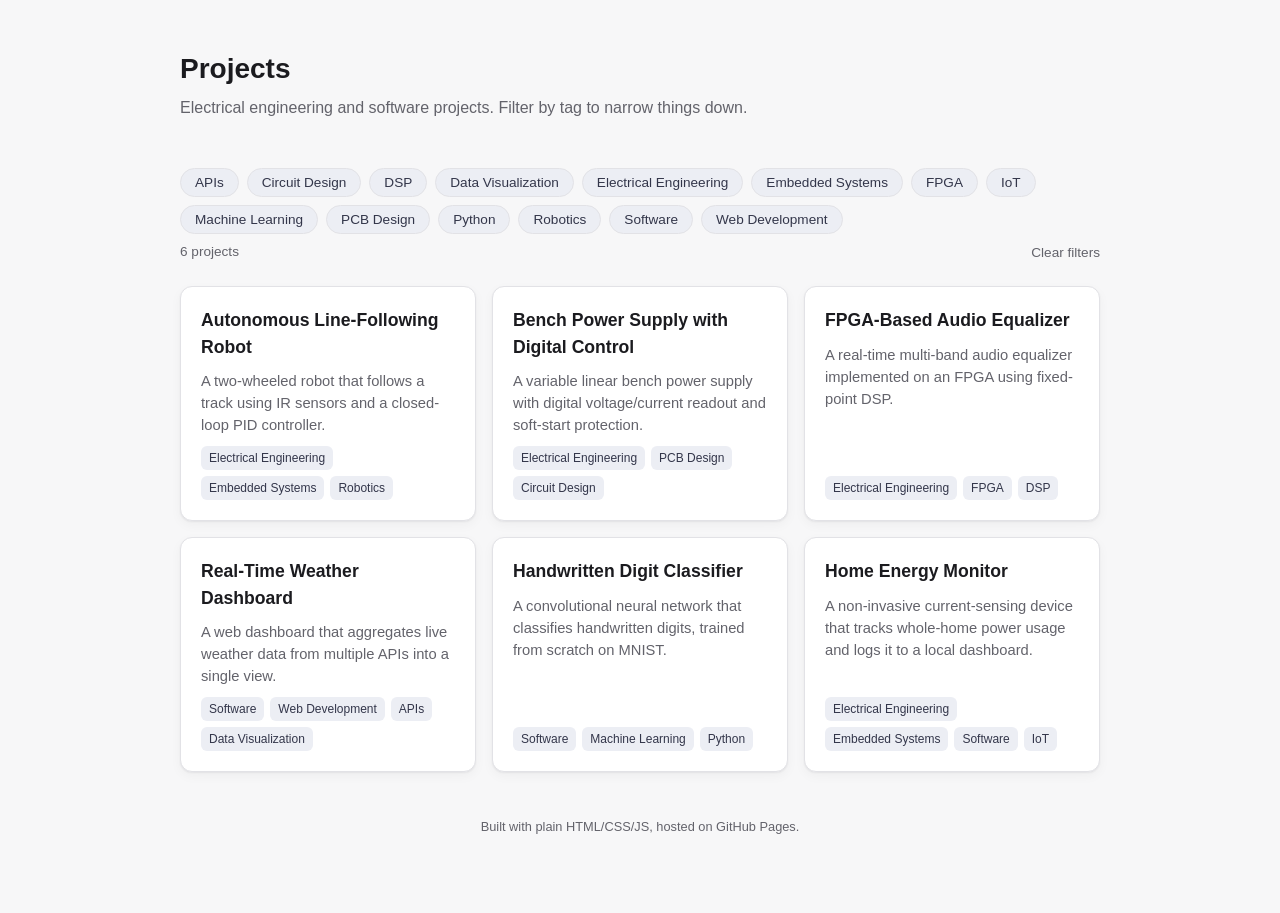
==== index.html @ cb141a01 "initial project template" ====
<!DOCTYPE html>
<html lang="en">
<head>
<meta charset="UTF-8">
<meta name="viewport" content="width=device-width, initial-scale=1.0">
<title>Julien Werzowa — Projects</title>
<link rel="stylesheet" href="css/style.css">
</head>
<body>
<div class="wrapper">
  <header class="site-header">
    <h1>Projects</h1>
    <p>Electrical engineering and software projects. Filter by tag to narrow things down.</p>
  </header>

  <div id="filter-bar" class="filter-bar"></div>
  <div class="filter-meta">
    <span id="result-count"></span>
    <button id="clear-filters" class="clear-filters">Clear filters</button>
  </div>

  <div id="project-grid" class="project-grid"></div>
  <p id="empty-state" class="empty-state" hidden>No projects match the selected tags.</p>

  <footer class="site-footer">
    <p>Built with plain HTML/CSS/JS, hosted on GitHub Pages.</p>
  </footer>
</div>

<script src="js/data.js"></script>
<script src="js/main.js"></script>
</body>
</html>
---- css/style.css ----
:root {
  --bg: #f7f7f8;
  --surface: #ffffff;
  --border: #e2e2e6;
  --text: #1b1b1f;
  --text-muted: #63636b;
  --accent: #3457d5;
  --accent-contrast: #ffffff;
  --pill-bg: #eceef4;
  --pill-text: #33364a;
  --pill-active-bg: #3457d5;
  --pill-active-text: #ffffff;
  --shadow: 0 1px 2px rgba(20, 20, 30, 0.06), 0 4px 12px rgba(20, 20, 30, 0.04);
}

@media (prefers-color-scheme: dark) {
  :root {
    --bg: #14151a;
    --surface: #1c1d24;
    --border: #2c2d36;
    --text: #eceef2;
    --text-muted: #a0a0ab;
    --accent: #7f9bff;
    --accent-contrast: #10111a;
    --pill-bg: #262832;
    --pill-text: #c7c9d6;
    --pill-active-bg: #7f9bff;
    --pill-active-text: #10111a;
    --shadow: 0 1px 2px rgba(0, 0, 0, 0.3), 0 4px 16px rgba(0, 0, 0, 0.25);
  }
}

:root[data-theme="dark"] {
  --bg: #14151a;
  --surface: #1c1d24;
  --border: #2c2d36;
  --text: #eceef2;
  --text-muted: #a0a0ab;
  --accent: #7f9bff;
  --accent-contrast: #10111a;
  --pill-bg: #262832;
  --pill-text: #c7c9d6;
  --pill-active-bg: #7f9bff;
  --pill-active-text: #10111a;
  --shadow: 0 1px 2px rgba(0, 0, 0, 0.3), 0 4px 16px rgba(0, 0, 0, 0.25);
}

:root[data-theme="light"] {
  --bg: #f7f7f8;
  --surface: #ffffff;
  --border: #e2e2e6;
  --text: #1b1b1f;
  --text-muted: #63636b;
  --accent: #3457d5;
  --accent-contrast: #ffffff;
  --pill-bg: #eceef4;
  --pill-text: #33364a;
  --pill-active-bg: #3457d5;
  --pill-active-text: #ffffff;
  --shadow: 0 1px 2px rgba(20, 20, 30, 0.06), 0 4px 12px rgba(20, 20, 30, 0.04);
}

* {
  box-sizing: border-box;
}

html, body {
  margin: 0;
  padding: 0;
}

body {
  background: var(--bg);
  color: var(--text);
  font-family: -apple-system, BlinkMacSystemFont, "Segoe UI", Roboto, Helvetica, Arial, sans-serif;
  line-height: 1.5;
}

a {
  color: var(--accent);
  text-decoration: none;
}

a:hover {
  text-decoration: underline;
}

.wrapper {
  max-width: 960px;
  margin: 0 auto;
  padding: 0 20px 64px;
}

header.site-header {
  padding: 48px 0 24px;
}

header.site-header h1 {
  font-size: 1.75rem;
  margin: 0 0 6px;
}

header.site-header p {
  color: var(--text-muted);
  margin: 0;
  font-size: 1rem;
}

/* Filter bar */
.filter-bar {
  display: flex;
  flex-wrap: wrap;
  gap: 8px;
  margin: 24px 0 8px;
}

.tag-pill {
  border: 1px solid var(--border);
  background: var(--pill-bg);
  color: var(--pill-text);
  border-radius: 999px;
  padding: 6px 14px;
  font-size: 0.85rem;
  cursor: pointer;
  transition: background 0.15s ease, color 0.15s ease, border-color 0.15s ease;
}

.tag-pill:hover {
  border-color: var(--accent);
}

.tag-pill.active {
  background: var(--pill-active-bg);
  color: var(--pill-active-text);
  border-color: var(--pill-active-bg);
}

.filter-meta {
  display: flex;
  justify-content: space-between;
  align-items: center;
  color: var(--text-muted);
  font-size: 0.85rem;
  margin: 8px 0 24px;
}

.clear-filters {
  background: none;
  border: none;
  color: var(--accent);
  cursor: pointer;
  font-size: 0.85rem;
  padding: 0;
}

.clear-filters:disabled {
  color: var(--text-muted);
  cursor: default;
  text-decoration: none;
}

/* Project grid */
.project-grid {
  display: grid;
  grid-template-columns: repeat(auto-fill, minmax(280px, 1fr));
  gap: 16px;
}

.project-card {
  background: var(--surface);
  border: 1px solid var(--border);
  border-radius: 12px;
  padding: 20px;
  box-shadow: var(--shadow);
  display: flex;
  flex-direction: column;
  gap: 10px;
  transition: transform 0.15s ease, box-shadow 0.15s ease;
}

.project-card:hover {
  transform: translateY(-2px);
}

.project-card h3 {
  margin: 0;
  font-size: 1.1rem;
}

.project-card h3 a {
  color: var(--text);
}

.project-card h3 a:hover {
  color: var(--accent);
  text-decoration: none;
}

.project-card p {
  margin: 0;
  color: var(--text-muted);
  font-size: 0.92rem;
  flex-grow: 1;
}

.card-tags {
  display: flex;
  flex-wrap: wrap;
  gap: 6px;
}

.card-tags span {
  background: var(--pill-bg);
  color: var(--pill-text);
  border-radius: 6px;
  padding: 3px 8px;
  font-size: 0.75rem;
}

.empty-state {
  color: var(--text-muted);
  text-align: center;
  padding: 48px 0;
}

/* Project detail page */
.back-link {
  display: inline-block;
  margin-bottom: 24px;
  font-size: 0.9rem;
}

.project-detail h1 {
  margin: 0 0 8px;
  font-size: 1.8rem;
}

.project-detail .meta-date {
  color: var(--text-muted);
  font-size: 0.85rem;
  margin-bottom: 16px;
}

.project-detail .card-tags {
  margin-bottom: 24px;
}

.project-detail section {
  margin-bottom: 28px;
}

.project-detail h2 {
  font-size: 1rem;
  text-transform: uppercase;
  letter-spacing: 0.04em;
  color: var(--text-muted);
  margin: 0 0 10px;
}

.project-detail p.description {
  margin: 0;
  font-size: 1rem;
}

.skills-list {
  list-style: none;
  display: flex;
  flex-wrap: wrap;
  gap: 8px;
  margin: 0;
  padding: 0;
}

.skills-list li {
  background: var(--pill-bg);
  color: var(--pill-text);
  border-radius: 6px;
  padding: 5px 10px;
  font-size: 0.85rem;
}

.repo-button {
  display: inline-flex;
  align-items: center;
  gap: 8px;
  background: var(--accent);
  color: var(--accent-contrast);
  border-radius: 8px;
  padding: 10px 18px;
  font-size: 0.95rem;
  font-weight: 500;
}

.repo-button:hover {
  text-decoration: none;
  opacity: 0.9;
}

footer.site-footer {
  text-align: center;
  color: var(--text-muted);
  font-size: 0.8rem;
  padding: 32px 0 0;
}
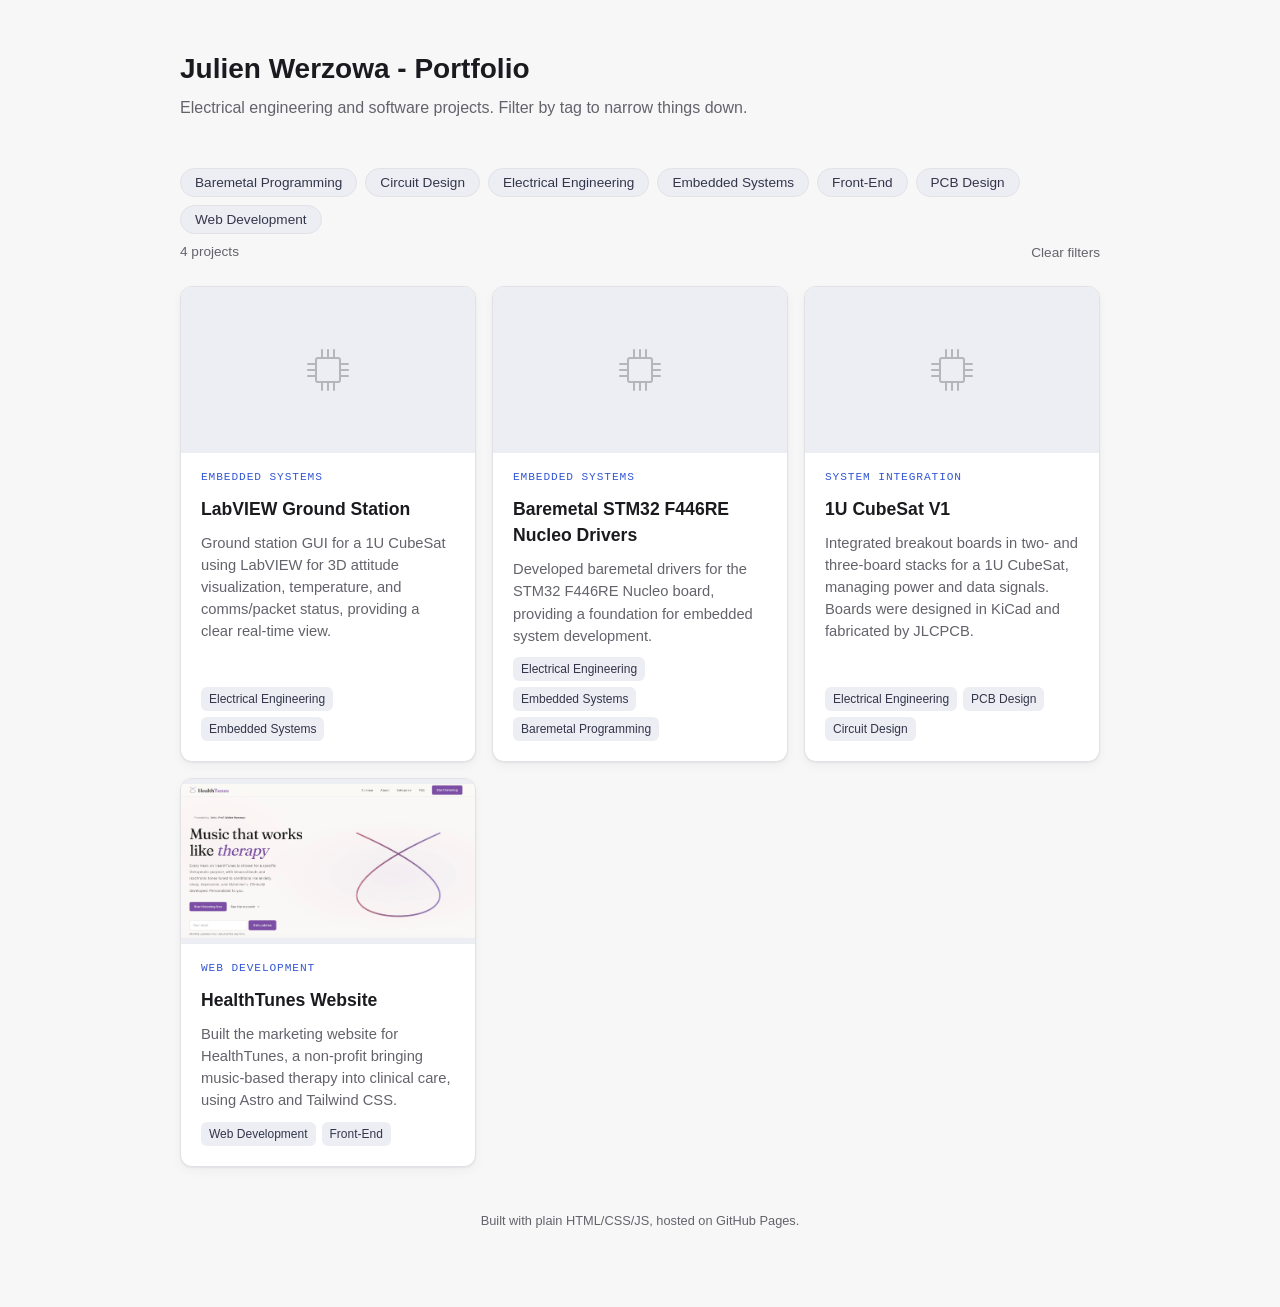
==== commit 3db2339d: "Support new data.js format and add thumbnail/gallery images with fallbacks Update main.js/project.js" ====
--- a/index.html
+++ b/index.html
@@ -9,7 +9,7 @@
 <body>
 <div class="wrapper">
   <header class="site-header">
-    <h1>Projects</h1>
+    <h1>Julien Werzowa - Portfolio</h1>
     <p>Electrical engineering and software projects. Filter by tag to narrow things down.</p>
   </header>
 
--- a/css/style.css
+++ b/css/style.css
@@ -11,6 +11,7 @@
   --pill-active-bg: #3457d5;
   --pill-active-text: #ffffff;
   --shadow: 0 1px 2px rgba(20, 20, 30, 0.06), 0 4px 12px rgba(20, 20, 30, 0.04);
+  --font-mono: ui-monospace, "SF Mono", "Cascadia Code", "Roboto Mono", Menlo, Consolas, monospace;
 }
 
 @media (prefers-color-scheme: dark) {
@@ -170,16 +171,70 @@
   background: var(--surface);
   border: 1px solid var(--border);
   border-radius: 12px;
-  padding: 20px;
+  overflow: hidden;
   box-shadow: var(--shadow);
+  display: flex;
+  flex-direction: column;
+  transition: transform 0.15s ease, box-shadow 0.15s ease;
+}
+
+.project-card:hover {
+  transform: translateY(-2px);
+}
+
+.card-body {
+  padding: 16px 20px 20px;
   display: flex;
   flex-direction: column;
   gap: 10px;
-  transition: transform 0.15s ease, box-shadow 0.15s ease;
-}
-
-.project-card:hover {
-  transform: translateY(-2px);
+  flex-grow: 1;
+}
+
+/* Thumbnails: real image on top, circuit-glyph fallback shows through
+   automatically since the <img> removes itself on load failure. */
+.thumb-wrap {
+  position: relative;
+  aspect-ratio: 16 / 9;
+  background: var(--pill-bg);
+  display: flex;
+  align-items: center;
+  justify-content: center;
+}
+
+.thumb-wrap .thumb {
+  position: absolute;
+  inset: 0;
+  width: 100%;
+  height: 100%;
+  object-fit: contain;
+}
+
+.thumb-fallback-icon {
+  width: 34%;
+  max-width: 64px;
+  color: var(--text-muted);
+  opacity: 0.4;
+}
+
+.thumb-fallback-icon rect {
+  fill: none;
+  stroke: currentColor;
+  stroke-width: 2;
+}
+
+.thumb-fallback-icon path {
+  fill: none;
+  stroke: currentColor;
+  stroke-width: 2;
+  stroke-linecap: round;
+}
+
+.eyebrow {
+  font-family: var(--font-mono);
+  font-size: 0.7rem;
+  letter-spacing: 0.08em;
+  text-transform: uppercase;
+  color: var(--accent);
 }
 
 .project-card h3 {
@@ -230,12 +285,18 @@
   font-size: 0.9rem;
 }
 
+.project-detail .eyebrow {
+  margin-bottom: 8px;
+}
+
 .project-detail h1 {
   margin: 0 0 8px;
   font-size: 1.8rem;
 }
 
 .project-detail .meta-date {
+  font-family: var(--font-mono);
+  font-variant-numeric: tabular-nums;
   color: var(--text-muted);
   font-size: 0.85rem;
   margin-bottom: 16px;
@@ -243,6 +304,33 @@
 
 .project-detail .card-tags {
   margin-bottom: 24px;
+}
+
+.hero-thumb {
+  position: relative;
+  aspect-ratio: 2 / 1;
+  background: var(--pill-bg);
+  border: 1px solid var(--border);
+  border-radius: 12px;
+  overflow: hidden;
+  box-shadow: var(--shadow);
+  display: flex;
+  align-items: center;
+  justify-content: center;
+  margin-bottom: 28px;
+}
+
+.hero-thumb .thumb {
+  position: absolute;
+  inset: 0;
+  width: 100%;
+  height: 100%;
+  object-fit: contain;
+}
+
+.hero-thumb .thumb-fallback-icon {
+  width: 18%;
+  max-width: 72px;
 }
 
 .project-detail section {
@@ -260,6 +348,38 @@
 .project-detail p.description {
   margin: 0;
   font-size: 1rem;
+}
+
+.gallery {
+  display: grid;
+  grid-template-columns: repeat(auto-fill, minmax(220px, 1fr));
+  gap: 16px;
+}
+
+.gallery-item {
+  margin: 0;
+  background: var(--surface);
+  border: 1px solid var(--border);
+  border-radius: 10px;
+  overflow: hidden;
+  box-shadow: var(--shadow);
+}
+
+.gallery-item a {
+  display: block;
+}
+
+.gallery-item img {
+  display: block;
+  width: 100%;
+  height: 180px;
+  object-fit: cover;
+}
+
+.gallery-item figcaption {
+  padding: 10px 12px;
+  font-size: 0.85rem;
+  color: var(--text-muted);
 }
 
 .skills-list {
